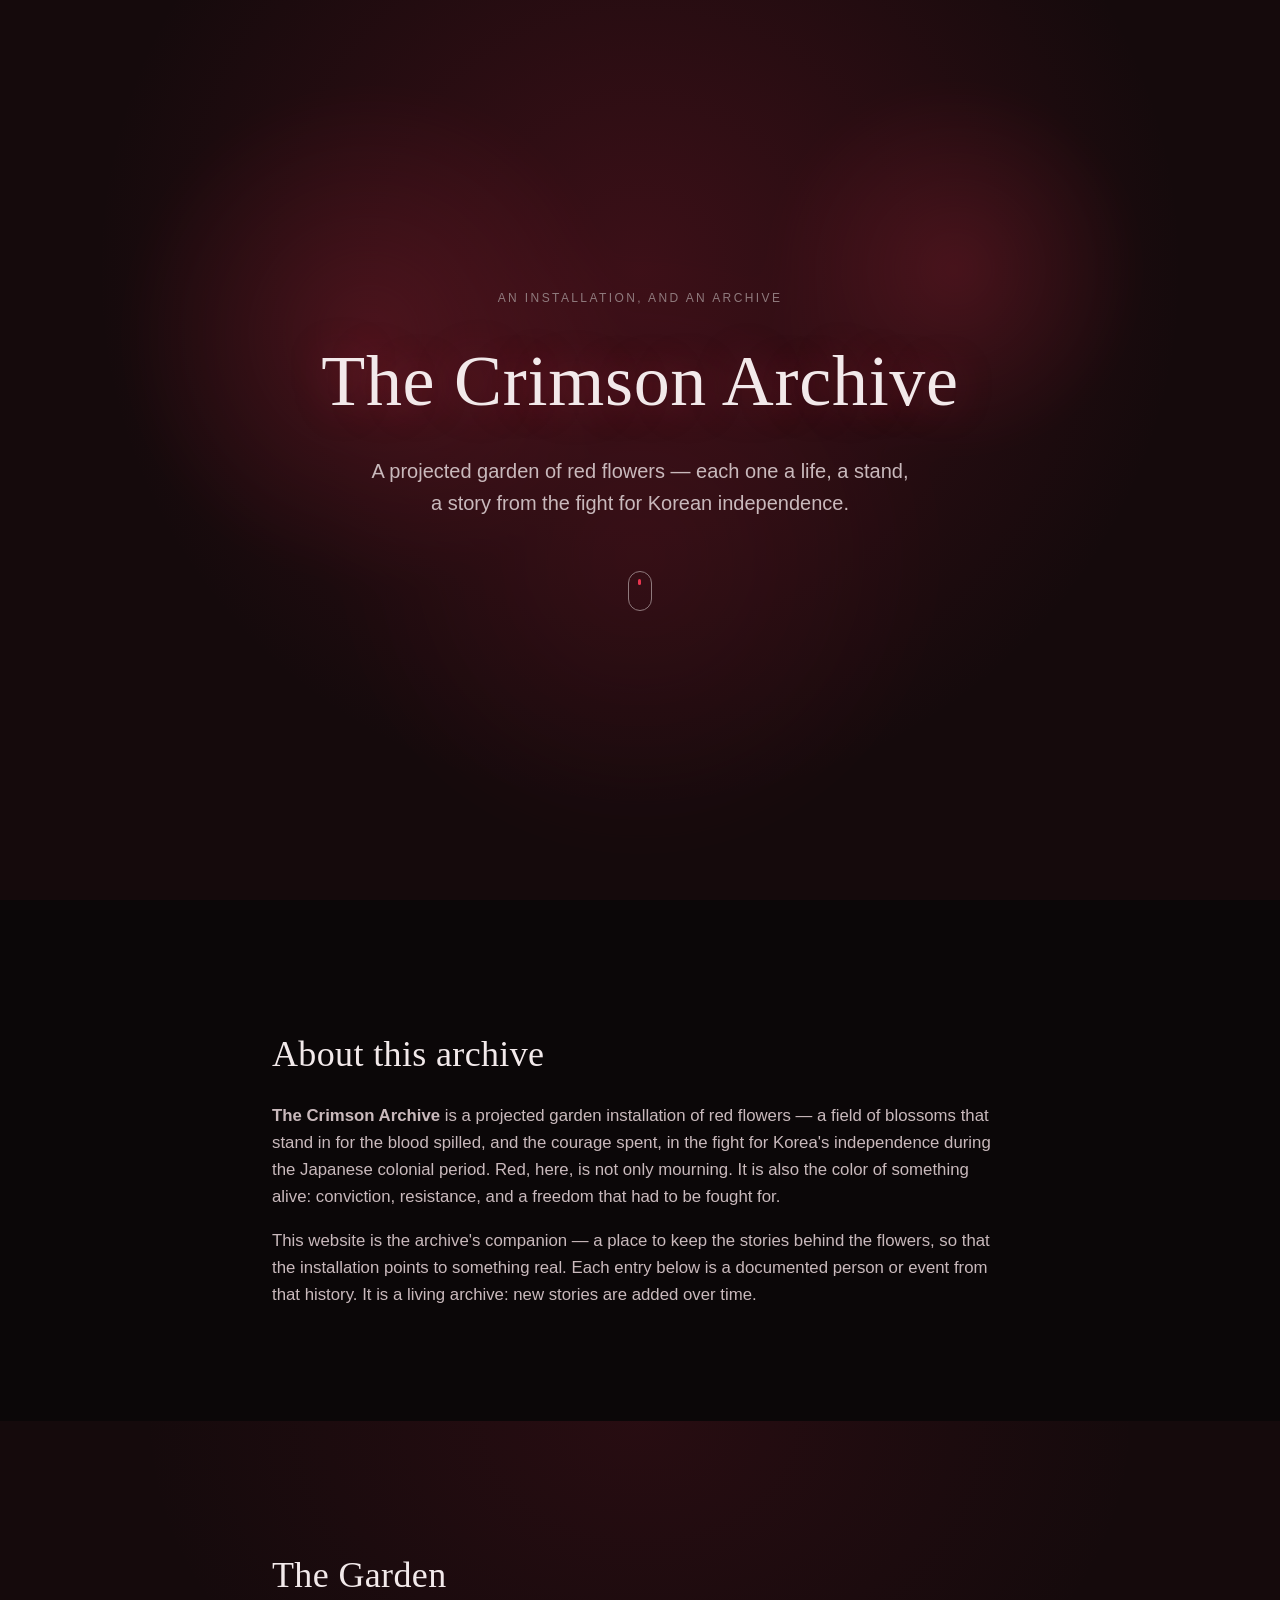
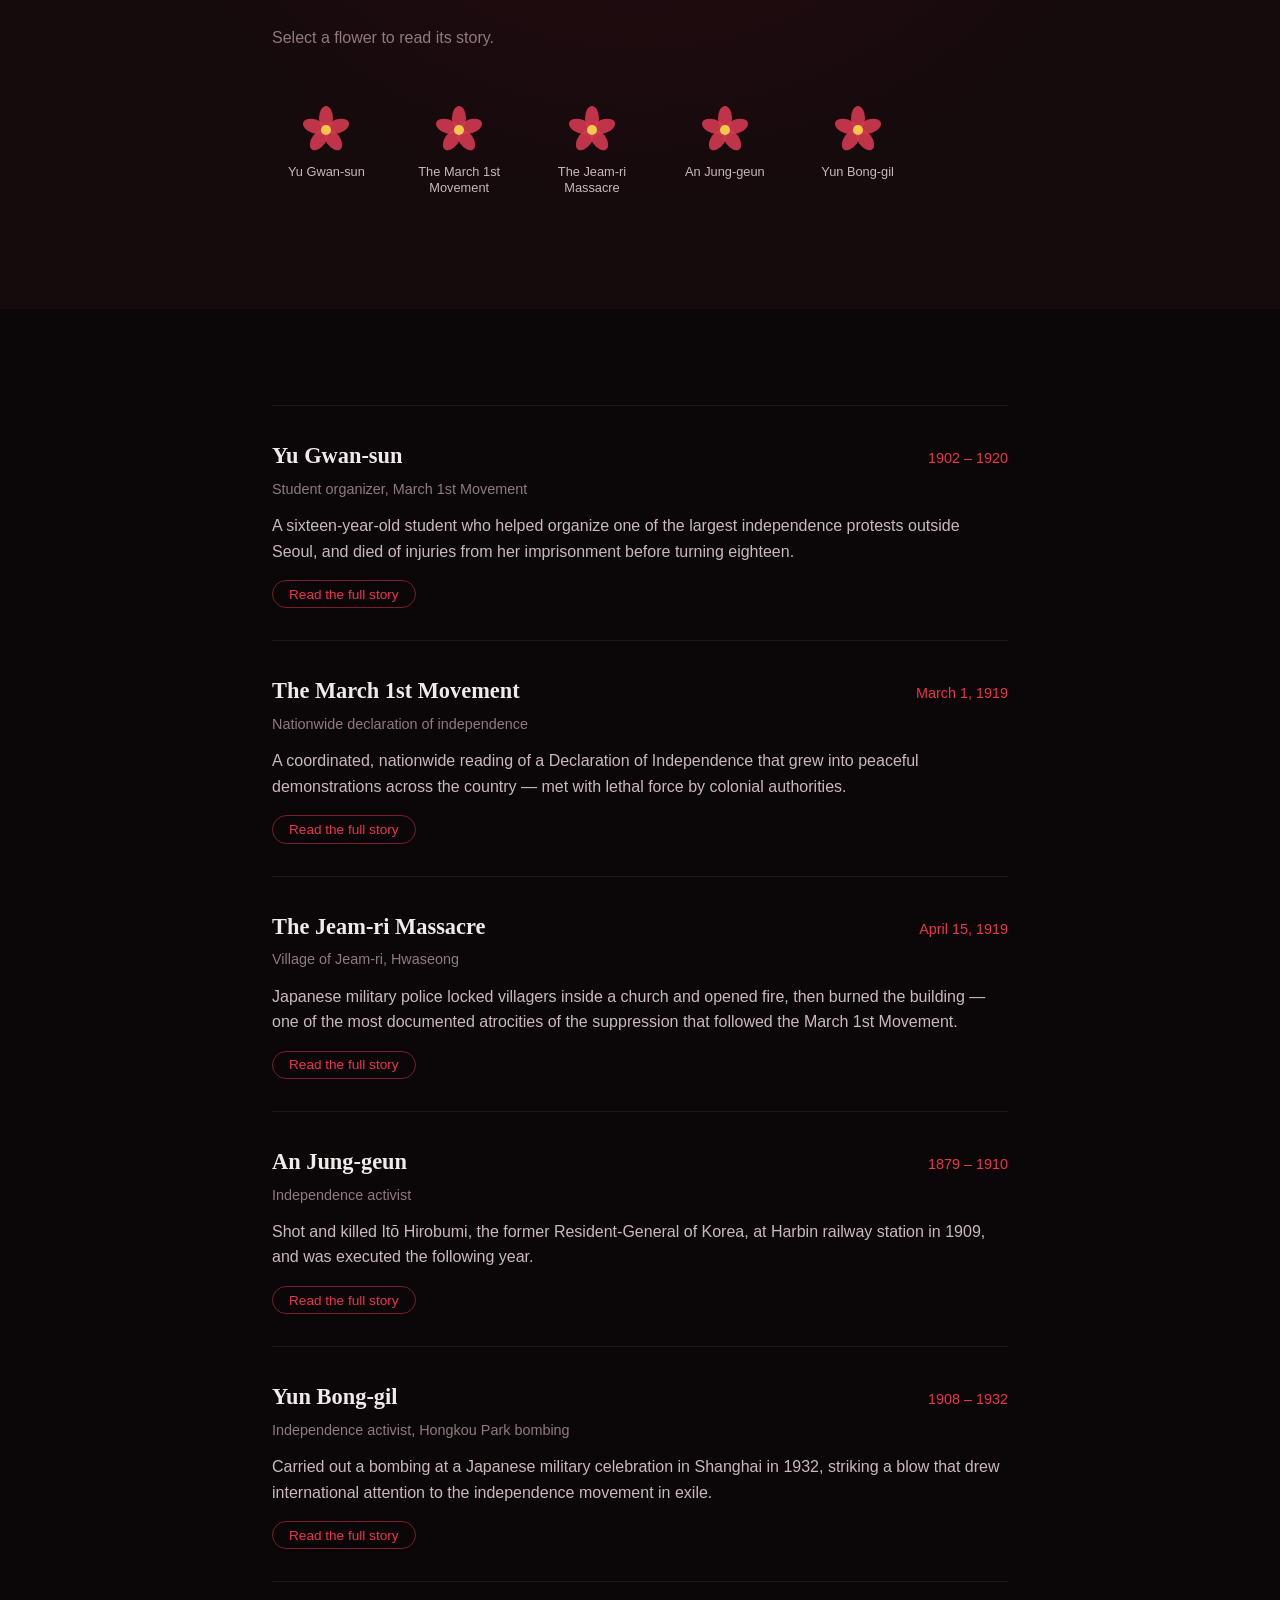
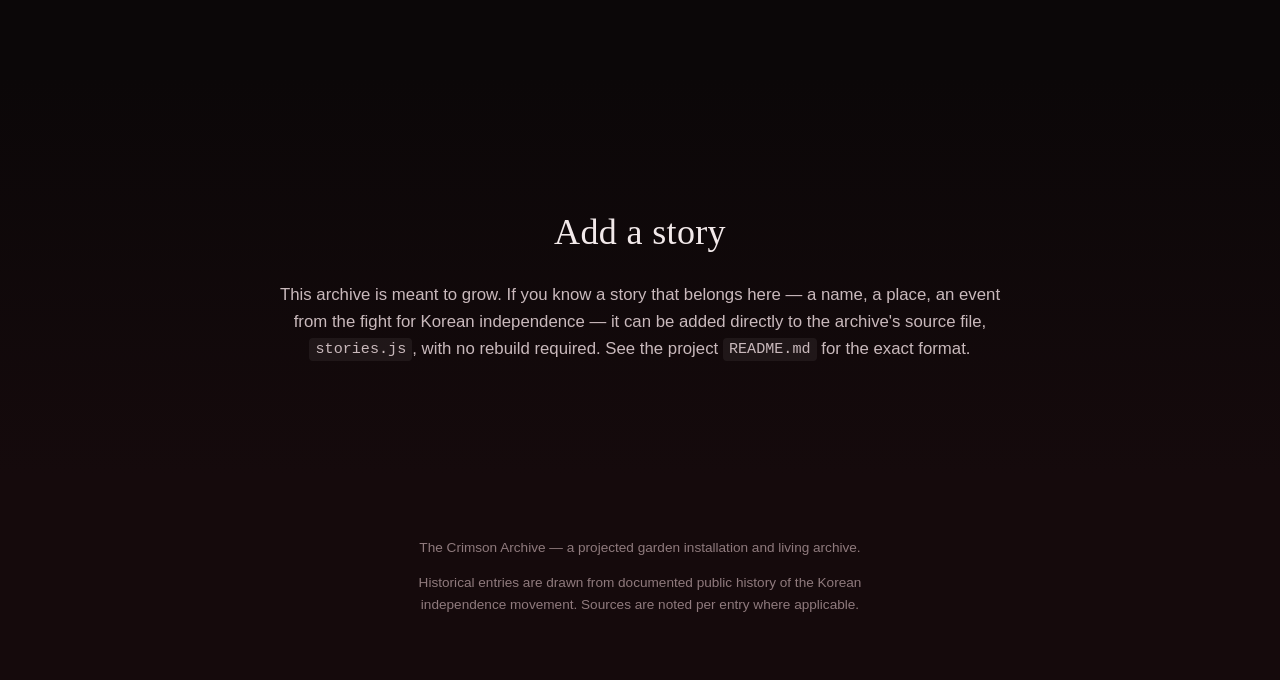
==== archive/index.html @ 498e9058 "Move site under /archive and set up custom subdomain Site content now lives at /archive so the final" ====
<!DOCTYPE html>
<html lang="en">
<head>
<meta charset="UTF-8" />
<meta name="viewport" content="width=device-width, initial-scale=1.0" />
<title>The Crimson Archive</title>
<meta name="description" content="The Crimson Archive — a projected garden of red flowers, and a living archive of stories of bloodshed and sacrifice in the fight for Korean independence." />
<link rel="stylesheet" href="style.css" />
</head>
<body>

  <header class="hero">
    <div class="hero-glow" aria-hidden="true"></div>
    <div class="hero-content">
      <p class="eyebrow">An installation, and an archive</p>
      <h1>The Crimson Archive</h1>
      <p class="hero-sub">
        A projected garden of red flowers — each one a life, a stand, a story
        from the fight for Korean independence.
      </p>
      <a class="scroll-cue" href="#about" aria-label="Scroll to learn more">
        <span></span>
      </a>
    </div>
  </header>

  <main>
    <section id="about" class="about">
      <div class="about-inner">
        <h2>About this archive</h2>
        <p>
          <strong>The Crimson Archive</strong> is a projected garden installation of red
          flowers — a field of blossoms that stand in for the blood spilled, and the
          courage spent, in the fight for Korea's independence during the Japanese
          colonial period. Red, here, is not only mourning. It is also the color of
          something alive: conviction, resistance, and a freedom that had to be
          fought for.
        </p>
        <p>
          This website is the archive's companion — a place to keep the stories
          behind the flowers, so that the installation points to something real.
          Each entry below is a documented person or event from that history. It is
          a living archive: new stories are added over time.
        </p>
      </div>
    </section>

    <section id="garden" class="garden">
      <div class="garden-inner">
        <h2>The Garden</h2>
        <p class="garden-hint">Select a flower to read its story.</p>
        <div class="flower-field" id="flower-field">
          <!-- populated by script.js from stories.js -->
        </div>
      </div>
    </section>

    <section id="entries" class="entries">
      <div class="entries-inner" id="entries-list">
        <!-- populated by script.js from stories.js -->
      </div>
    </section>

    <section class="contribute">
      <div class="contribute-inner">
        <h2>Add a story</h2>
        <p>
          This archive is meant to grow. If you know a story that belongs here —
          a name, a place, an event from the fight for Korean independence — it can
          be added directly to the archive's source file, <code>stories.js</code>,
          with no rebuild required. See the project <code>README.md</code> for the
          exact format.
        </p>
      </div>
    </section>
  </main>

  <footer class="site-footer">
    <p>The Crimson Archive — a projected garden installation and living archive.</p>
    <p class="footer-note">
      Historical entries are drawn from documented public history of the Korean
      independence movement. Sources are noted per entry where applicable.
    </p>
  </footer>

  <script src="stories.js"></script>
  <script src="script.js"></script>
</body>
</html>
---- archive/style.css ----
/* The Crimson Archive — a deliberately dark, single-mood memorial aesthetic.
   Not theme-adaptive by design: this is a fixed installation piece. */

:root {
  --bg: #0b0708;
  --bg-deep: #150a0c;
  --crimson: #b0203a;
  --crimson-bright: #e8354f;
  --crimson-soft: #7a1d2c;
  --petal: #d1394f;
  --ink: #f2e9ea;
  --ink-dim: #c9b9bc;
  --ink-faint: #8f7a7d;
  --serif: "Iowan Old Style", "Palatino Linotype", Georgia, "Times New Roman", serif;
  --sans: -apple-system, BlinkMacSystemFont, "Segoe UI", Roboto, Helvetica, Arial, sans-serif;
}

* { box-sizing: border-box; }

html {
  scroll-behavior: smooth;
}

body {
  margin: 0;
  background: var(--bg);
  color: var(--ink);
  font-family: var(--sans);
  line-height: 1.6;
  overflow-x: hidden;
}

h1, h2 {
  font-family: var(--serif);
  font-weight: 500;
  letter-spacing: 0.01em;
}

a { color: var(--crimson-bright); }

code {
  background: rgba(255, 255, 255, 0.06);
  padding: 0.15em 0.4em;
  border-radius: 4px;
  font-size: 0.9em;
}

/* ---------- Hero ---------- */

.hero {
  position: relative;
  min-height: 100svh;
  display: flex;
  align-items: center;
  justify-content: center;
  text-align: center;
  padding: 2rem;
  overflow: hidden;
  background:
    radial-gradient(ellipse at 50% 30%, rgba(176, 32, 58, 0.25), transparent 60%),
    var(--bg-deep);
}

.hero-glow {
  position: absolute;
  inset: 0;
  background-image:
    radial-gradient(circle, var(--crimson-bright) 0%, transparent 70%),
    radial-gradient(circle, var(--crimson-bright) 0%, transparent 70%),
    radial-gradient(circle, var(--crimson-soft) 0%, transparent 70%);
  background-size: 40vmax 40vmax, 30vmax 30vmax, 50vmax 50vmax;
  background-repeat: no-repeat;
  background-position:
    15% 20%,
    85% 15%,
    50% 90%;
  opacity: 0.18;
  filter: blur(10px);
  animation: drift 22s ease-in-out infinite alternate;
}

@keyframes drift {
  from { transform: translateY(0) scale(1); }
  to { transform: translateY(-2%) scale(1.05); }
}

.hero-content { position: relative; z-index: 1; max-width: 42rem; }

.eyebrow {
  text-transform: uppercase;
  letter-spacing: 0.2em;
  font-size: 0.75rem;
  color: var(--ink-faint);
  margin: 0 0 1rem;
}

.hero h1 {
  font-size: clamp(2.5rem, 7vw, 4.5rem);
  margin: 0 0 1rem;
  color: var(--ink);
  text-shadow: 0 0 40px rgba(232, 53, 79, 0.35);
}

.hero-sub {
  font-size: clamp(1rem, 2vw, 1.25rem);
  color: var(--ink-dim);
  margin: 0 auto 3rem;
  max-width: 34rem;
}

.scroll-cue {
  display: inline-flex;
  width: 1.5rem;
  height: 2.5rem;
  border: 1.5px solid var(--ink-faint);
  border-radius: 999px;
  align-items: flex-start;
  justify-content: center;
  padding-top: 0.4rem;
}

.scroll-cue span {
  width: 3px;
  height: 6px;
  border-radius: 999px;
  background: var(--crimson-bright);
  animation: scrolldown 1.6s ease-in-out infinite;
}

@keyframes scrolldown {
  0% { transform: translateY(0); opacity: 1; }
  100% { transform: translateY(10px); opacity: 0; }
}

/* ---------- Sections ---------- */

section { padding: 6rem 1.5rem; }

.about-inner, .garden-inner, .entries-inner, .contribute-inner {
  max-width: 46rem;
  margin: 0 auto;
}

.about {
  background: var(--bg);
}

h2 {
  font-size: clamp(1.75rem, 4vw, 2.25rem);
  color: var(--ink);
  margin-bottom: 1.25rem;
}

.about p, .contribute p {
  color: var(--ink-dim);
  font-size: 1.05rem;
}

/* ---------- Garden ---------- */

.garden {
  background: radial-gradient(ellipse at 50% 0%, rgba(176, 32, 58, 0.12), transparent 55%), var(--bg-deep);
}

.garden-hint {
  color: var(--ink-faint);
  margin-bottom: 2.5rem;
}

.flower-field {
  display: grid;
  grid-template-columns: repeat(auto-fit, minmax(90px, 1fr));
  gap: 1.5rem;
  max-width: 40rem;
}

.flower-btn {
  background: none;
  border: none;
  cursor: pointer;
  display: flex;
  flex-direction: column;
  align-items: center;
  gap: 0.6rem;
  padding: 1rem 0.5rem;
  color: var(--ink-dim);
  font-family: var(--sans);
  opacity: 0;
  transform: translateY(12px) scale(0.85);
  transition: opacity 0.6s ease, transform 0.6s ease;
}

.flower-btn.visible {
  opacity: 1;
  transform: translateY(0) scale(1);
}

.flower-btn:hover .flower-svg,
.flower-btn:focus-visible .flower-svg,
.flower-btn.active .flower-svg {
  transform: scale(1.15) rotate(6deg);
  filter: drop-shadow(0 0 14px rgba(232, 53, 79, 0.55));
}

.flower-svg {
  width: 48px;
  height: 48px;
  transition: transform 0.35s ease, filter 0.35s ease;
}

.flower-btn.active { color: var(--crimson-bright); }

.flower-label {
  font-size: 0.8rem;
  text-align: center;
  line-height: 1.3;
}

/* ---------- Entries ---------- */

.entries {
  background: var(--bg);
}

.entry {
  border-top: 1px solid rgba(255, 255, 255, 0.08);
  padding: 2rem 0;
}

.entry:last-child {
  border-bottom: 1px solid rgba(255, 255, 255, 0.08);
}

.entry-header {
  display: flex;
  justify-content: space-between;
  align-items: baseline;
  gap: 1rem;
  flex-wrap: wrap;
}

.entry-header h3 {
  font-family: var(--serif);
  font-size: 1.4rem;
  color: var(--ink);
  margin: 0;
}

.entry-years {
  color: var(--crimson-bright);
  font-size: 0.9rem;
  white-space: nowrap;
}

.entry-role {
  color: var(--ink-faint);
  font-size: 0.9rem;
  margin: 0.25rem 0 0.75rem;
}

.entry-summary {
  color: var(--ink-dim);
  margin: 0;
}

.entry-body {
  display: grid;
  grid-template-rows: 0fr;
  transition: grid-template-rows 0.4s ease;
}

.entry.expanded .entry-body {
  grid-template-rows: 1fr;
}

.entry-body-inner {
  overflow: hidden;
}

.entry-body p {
  color: var(--ink-dim);
  margin: 1rem 0 0;
}

.entry-source {
  display: block;
  margin-top: 1rem;
  font-size: 0.8rem;
  color: var(--ink-faint);
  font-style: italic;
}

.entry-toggle {
  background: none;
  border: 1px solid var(--crimson-soft);
  color: var(--crimson-bright);
  border-radius: 999px;
  padding: 0.35rem 1rem;
  font-size: 0.85rem;
  cursor: pointer;
  margin-top: 1rem;
}

.entry-toggle:hover {
  background: rgba(176, 32, 58, 0.15);
}

/* ---------- Contribute / Footer ---------- */

.contribute {
  background: linear-gradient(180deg, var(--bg), var(--bg-deep));
  text-align: center;
}

.site-footer {
  text-align: center;
  padding: 3rem 1.5rem 4rem;
  color: var(--ink-faint);
  font-size: 0.85rem;
  background: var(--bg-deep);
}

.footer-note {
  max-width: 32rem;
  margin: 0.5rem auto 0;
}

@media (max-width: 600px) {
  section { padding: 4rem 1.25rem; }
  .entry-header { flex-direction: column; gap: 0.25rem; }
}
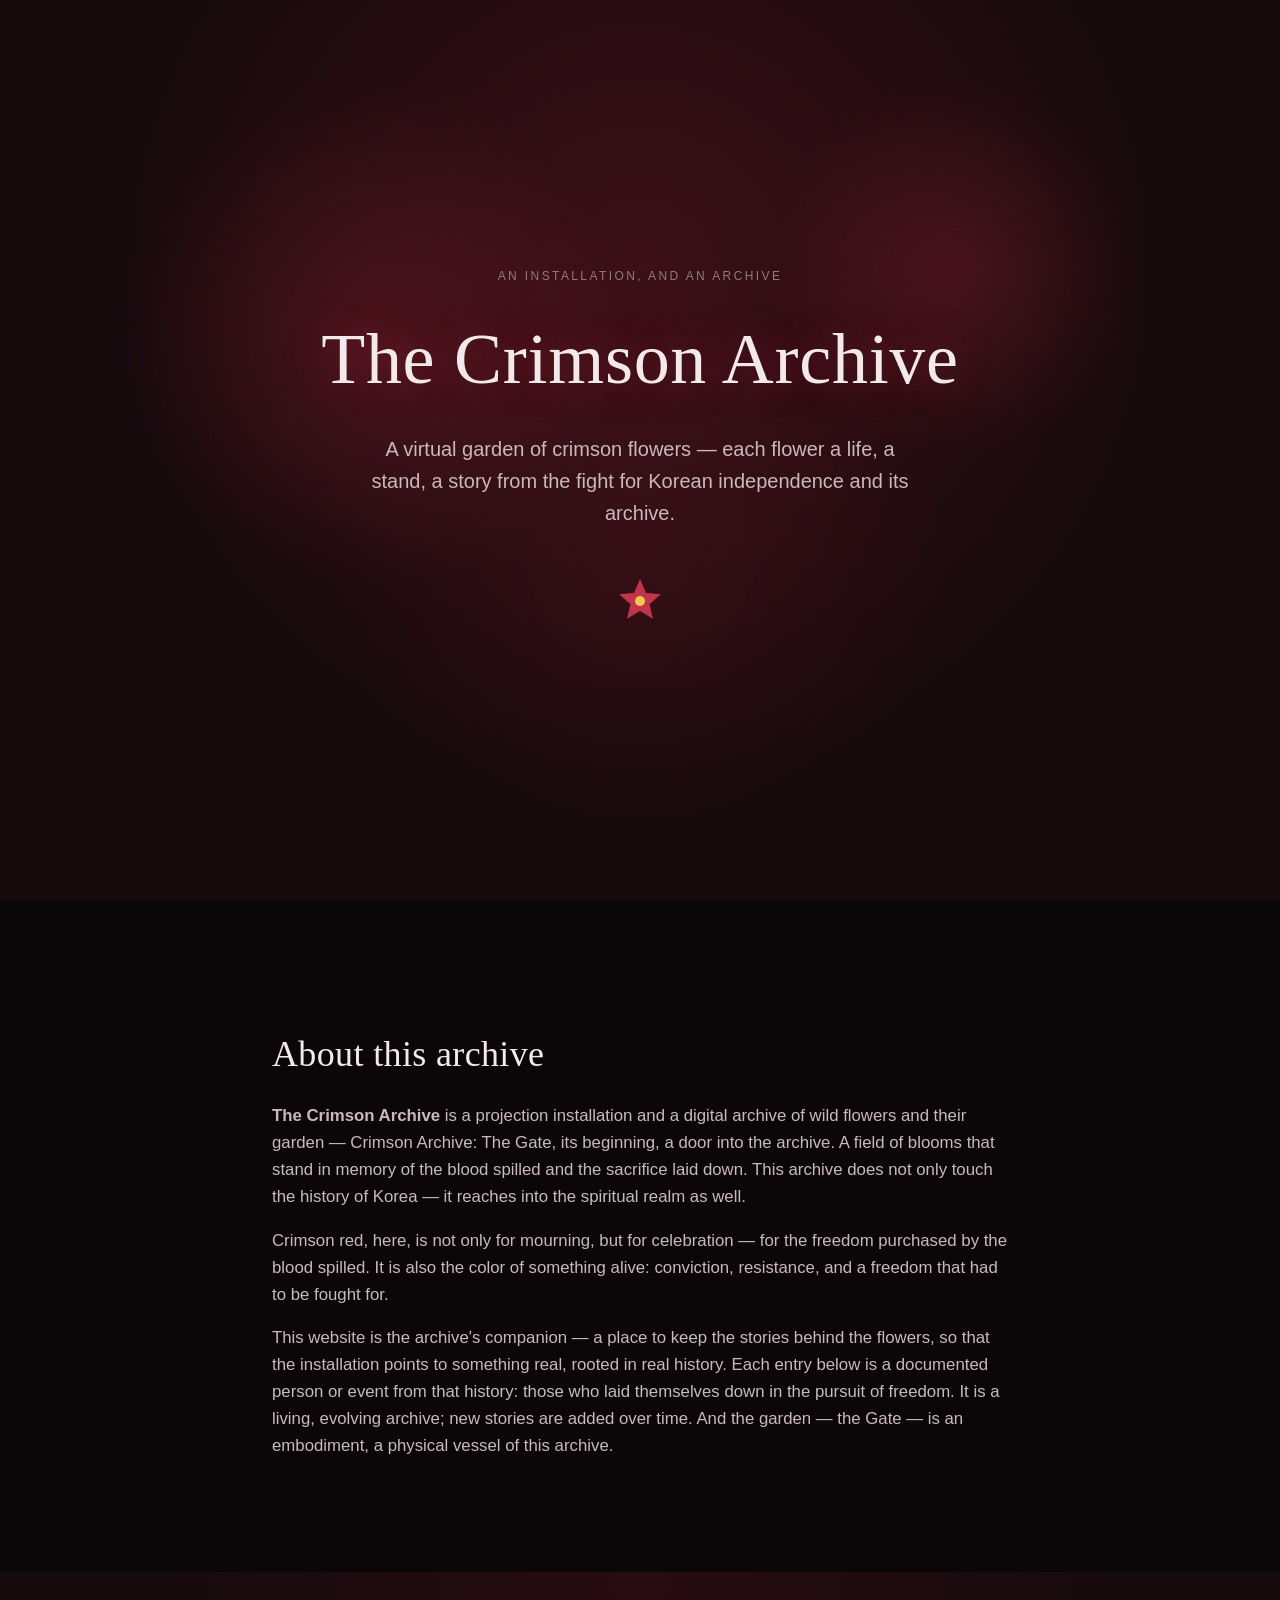
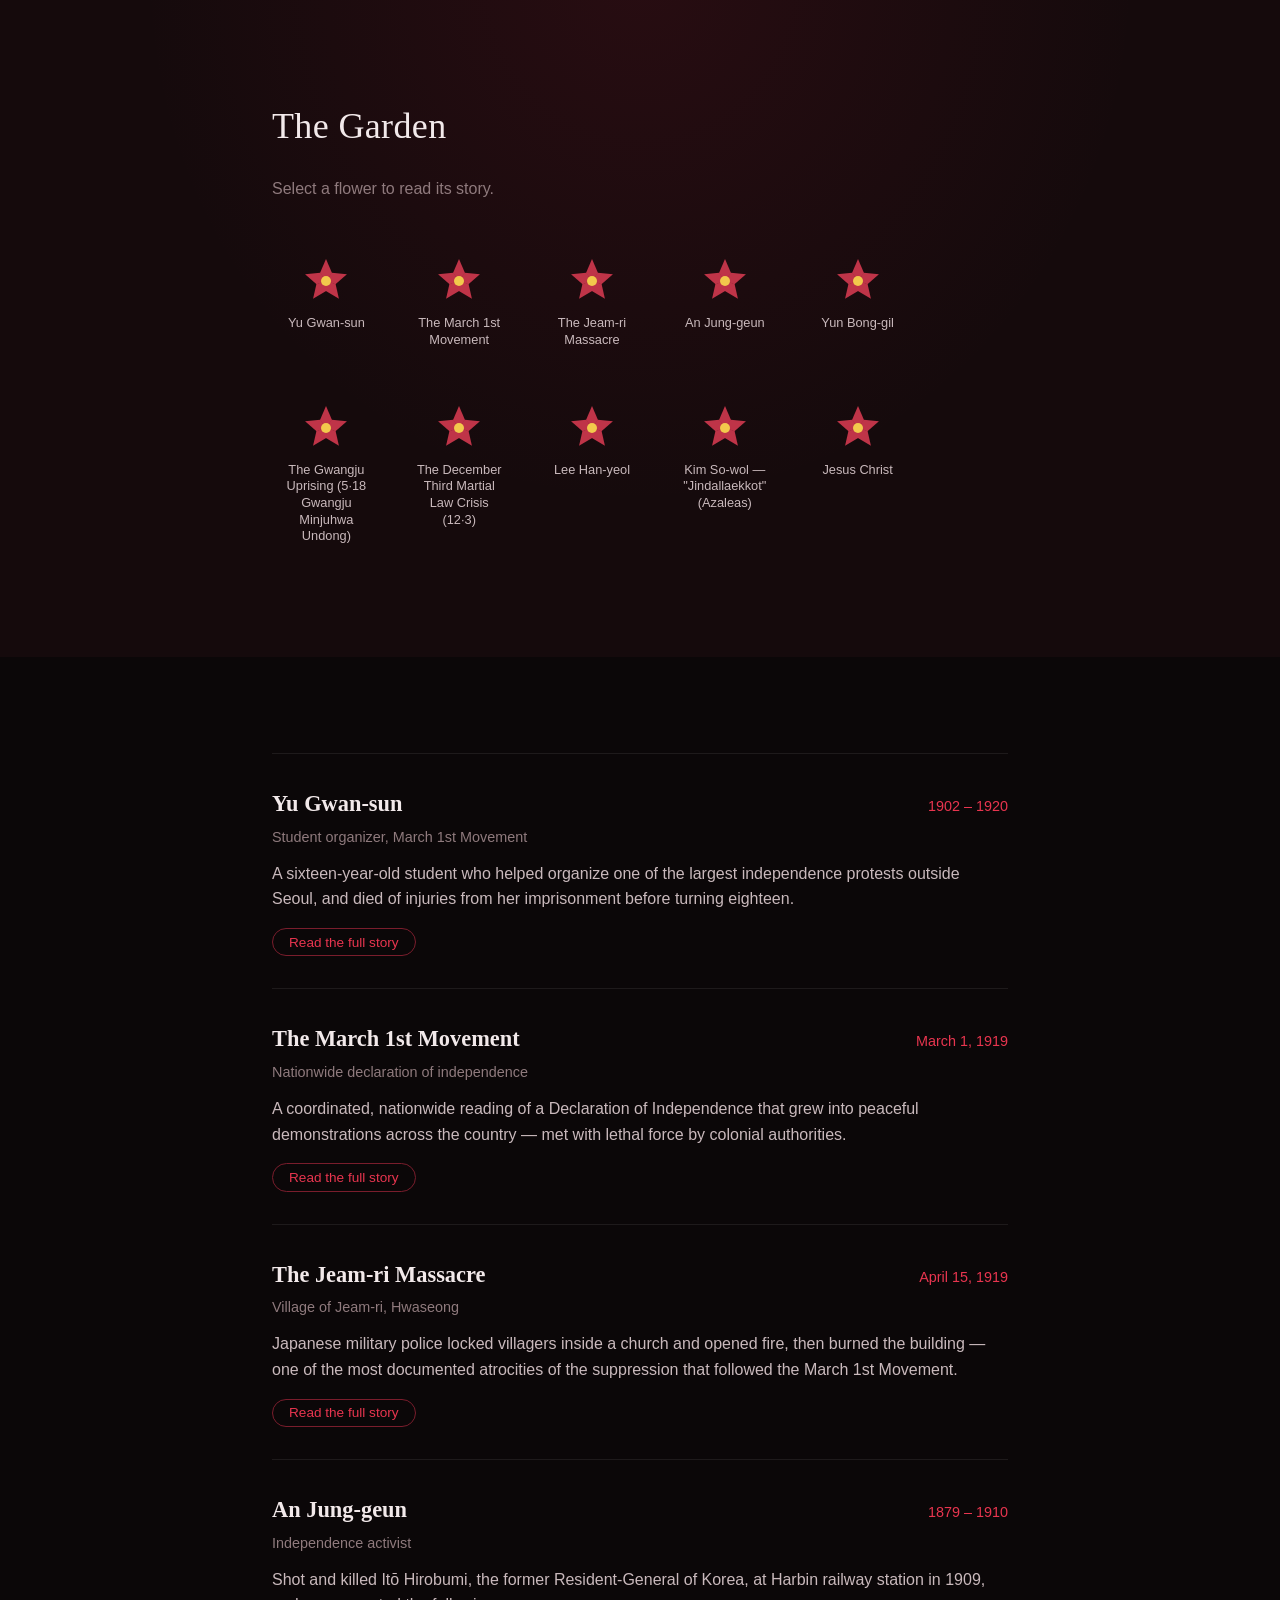
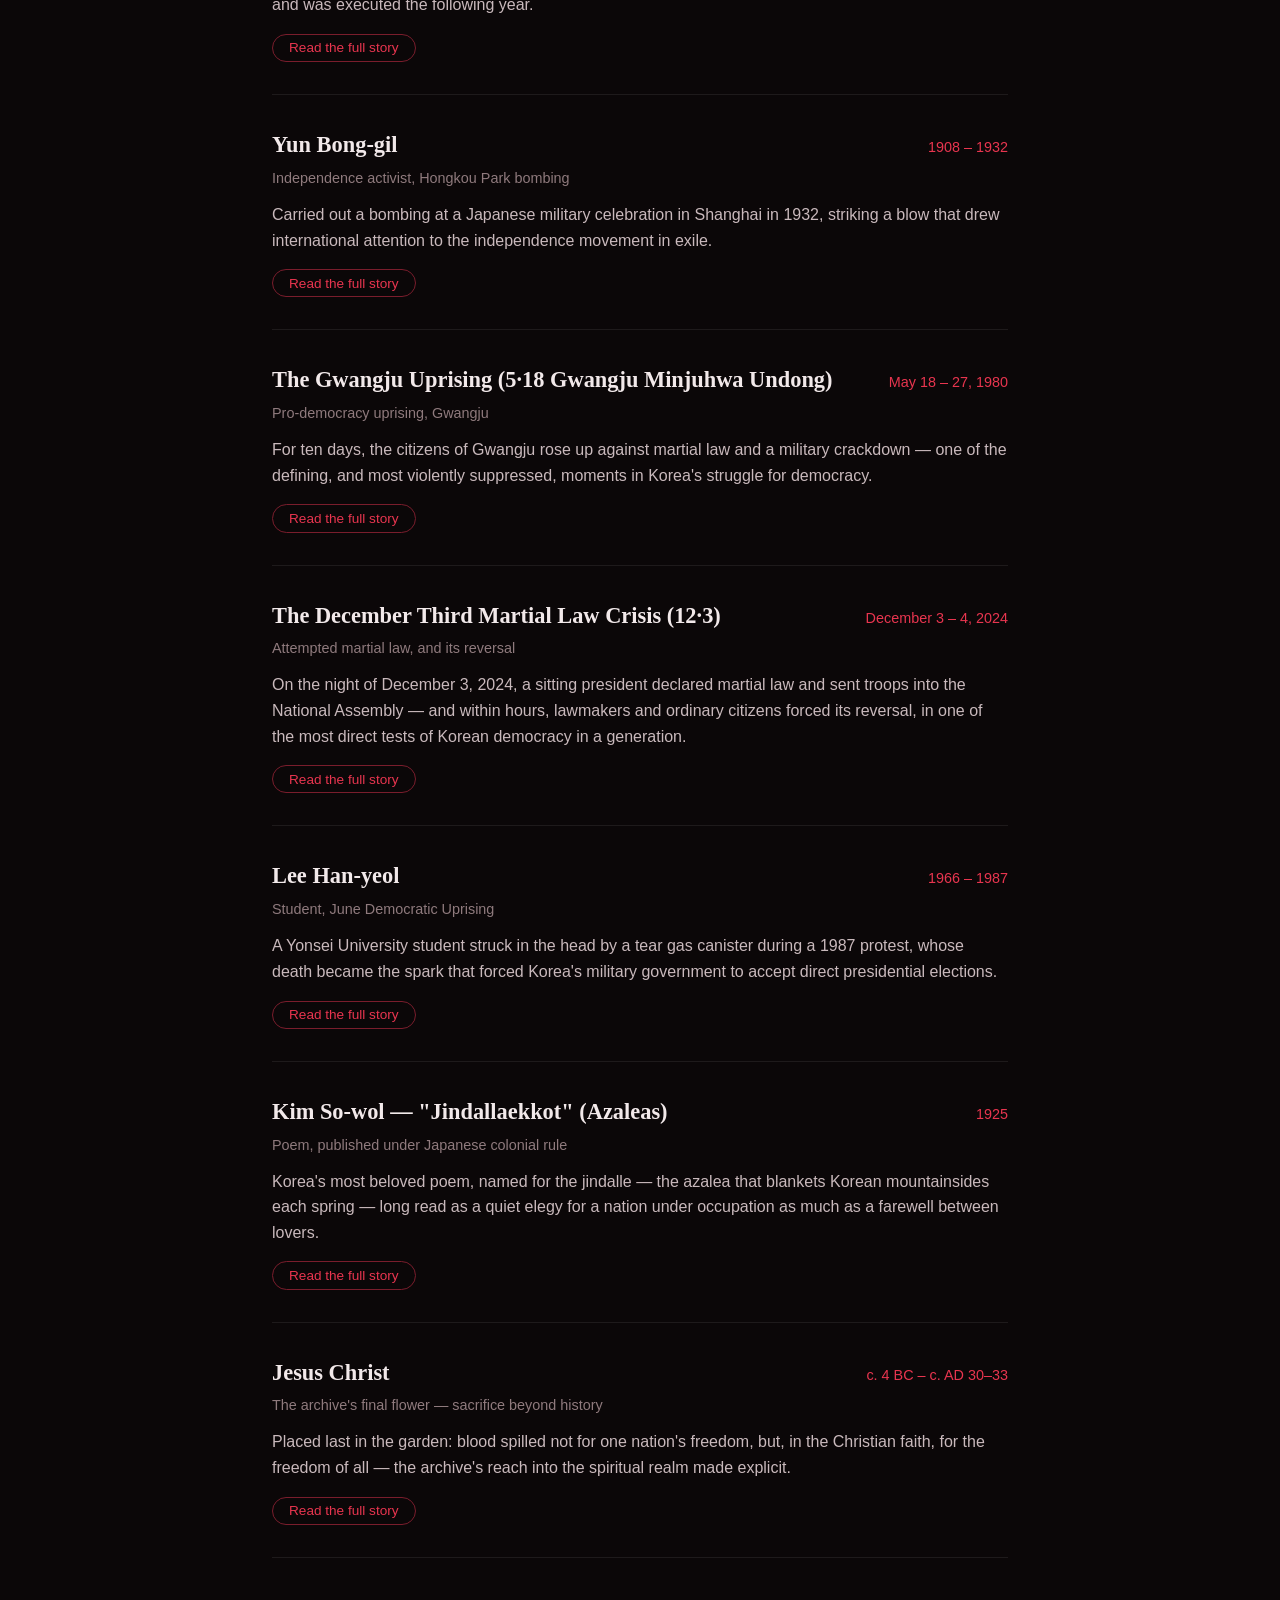
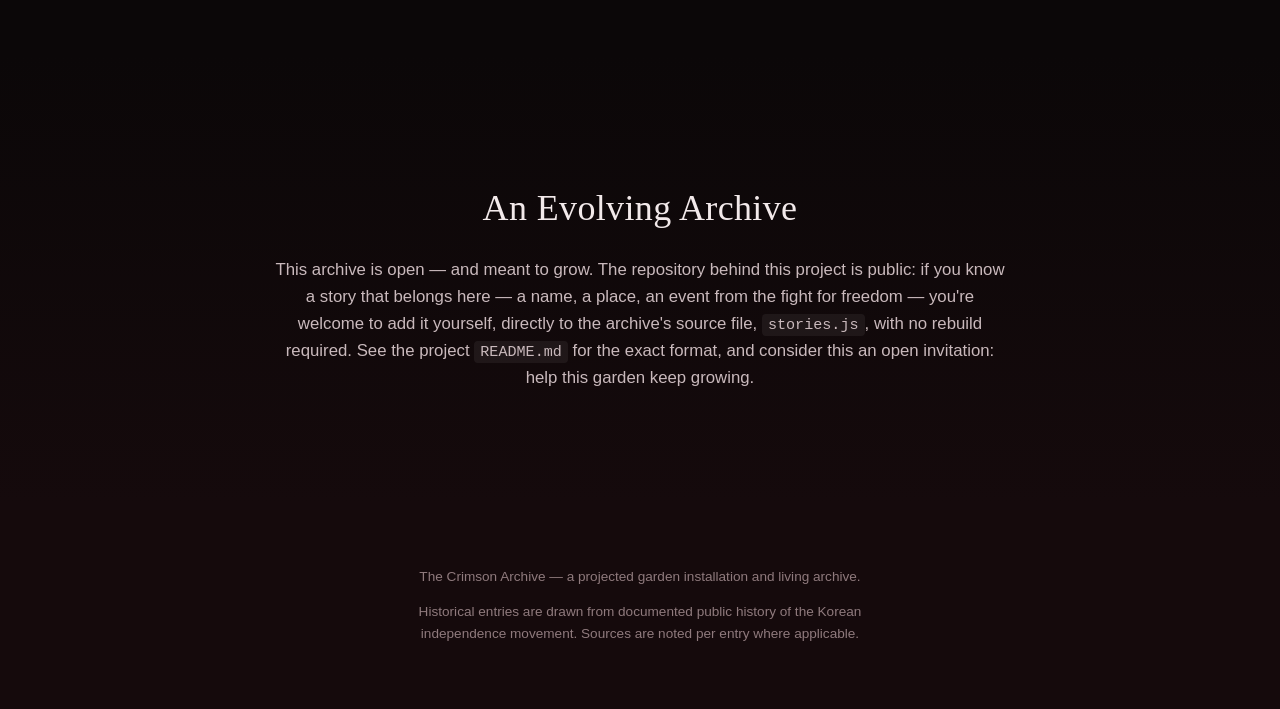
==== commit 2330591c: "Rework flower iconography, rewrite site copy, and expand the garden - Swap mouse scroll cue and gard" ====
--- a/archive/index.html
+++ b/archive/index.html
@@ -15,11 +15,11 @@
       <p class="eyebrow">An installation, and an archive</p>
       <h1>The Crimson Archive</h1>
       <p class="hero-sub">
-        A projected garden of red flowers — each one a life, a stand, a story
-        from the fight for Korean independence.
+        A virtual garden of crimson flowers — each flower a life, a stand, a
+        story from the fight for Korean independence and its archive.
       </p>
       <a class="scroll-cue" href="#about" aria-label="Scroll to learn more">
-        <span></span>
+        <span id="scroll-flower" aria-hidden="true"></span>
       </a>
     </div>
   </header>
@@ -29,18 +29,26 @@
       <div class="about-inner">
         <h2>About this archive</h2>
         <p>
-          <strong>The Crimson Archive</strong> is a projected garden installation of red
-          flowers — a field of blossoms that stand in for the blood spilled, and the
-          courage spent, in the fight for Korea's independence during the Japanese
-          colonial period. Red, here, is not only mourning. It is also the color of
-          something alive: conviction, resistance, and a freedom that had to be
-          fought for.
+          <strong>The Crimson Archive</strong> is a projection installation and a digital
+          archive of wild flowers and their garden — Crimson Archive: The Gate, its
+          beginning, a door into the archive. A field of blooms that stand in memory
+          of the blood spilled and the sacrifice laid down. This archive does not
+          only touch the history of Korea — it reaches into the spiritual realm as
+          well.
+        </p>
+        <p>
+          Crimson red, here, is not only for mourning, but for celebration — for the
+          freedom purchased by the blood spilled. It is also the color of something
+          alive: conviction, resistance, and a freedom that had to be fought for.
         </p>
         <p>
           This website is the archive's companion — a place to keep the stories
-          behind the flowers, so that the installation points to something real.
-          Each entry below is a documented person or event from that history. It is
-          a living archive: new stories are added over time.
+          behind the flowers, so that the installation points to something real,
+          rooted in real history. Each entry below is a documented person or event
+          from that history: those who laid themselves down in the pursuit of
+          freedom. It is a living, evolving archive; new stories are added over
+          time. And the garden — the Gate — is an embodiment, a physical vessel of
+          this archive.
         </p>
       </div>
     </section>
@@ -63,13 +71,15 @@
 
     <section class="contribute">
       <div class="contribute-inner">
-        <h2>Add a story</h2>
+        <h2>An Evolving Archive</h2>
         <p>
-          This archive is meant to grow. If you know a story that belongs here —
-          a name, a place, an event from the fight for Korean independence — it can
-          be added directly to the archive's source file, <code>stories.js</code>,
+          This archive is open — and meant to grow. The repository behind this
+          project is public: if you know a story that belongs here — a name, a
+          place, an event from the fight for freedom — you're welcome to add it
+          yourself, directly to the archive's source file, <code>stories.js</code>,
           with no rebuild required. See the project <code>README.md</code> for the
-          exact format.
+          exact format, and consider this an open invitation: help this garden keep
+          growing.
         </p>
       </div>
     </section>
--- a/archive/style.css
+++ b/archive/style.css
@@ -110,26 +110,24 @@
 
 .scroll-cue {
   display: inline-flex;
-  width: 1.5rem;
-  height: 2.5rem;
-  border: 1.5px solid var(--ink-faint);
-  border-radius: 999px;
-  align-items: flex-start;
+  align-items: center;
   justify-content: center;
-  padding-top: 0.4rem;
+  text-decoration: none;
 }
 
 .scroll-cue span {
-  width: 3px;
-  height: 6px;
-  border-radius: 999px;
-  background: var(--crimson-bright);
-  animation: scrolldown 1.6s ease-in-out infinite;
-}
-
-@keyframes scrolldown {
-  0% { transform: translateY(0); opacity: 1; }
-  100% { transform: translateY(10px); opacity: 0; }
+  display: inline-block;
+  animation: handscroll 1.6s ease-in-out infinite;
+}
+
+.scroll-flower-svg {
+  width: 28px;
+  height: 28px;
+}
+
+@keyframes handscroll {
+  0%, 100% { transform: translateY(0); }
+  50% { transform: translateY(8px); }
 }
 
 /* ---------- Sections ---------- */
